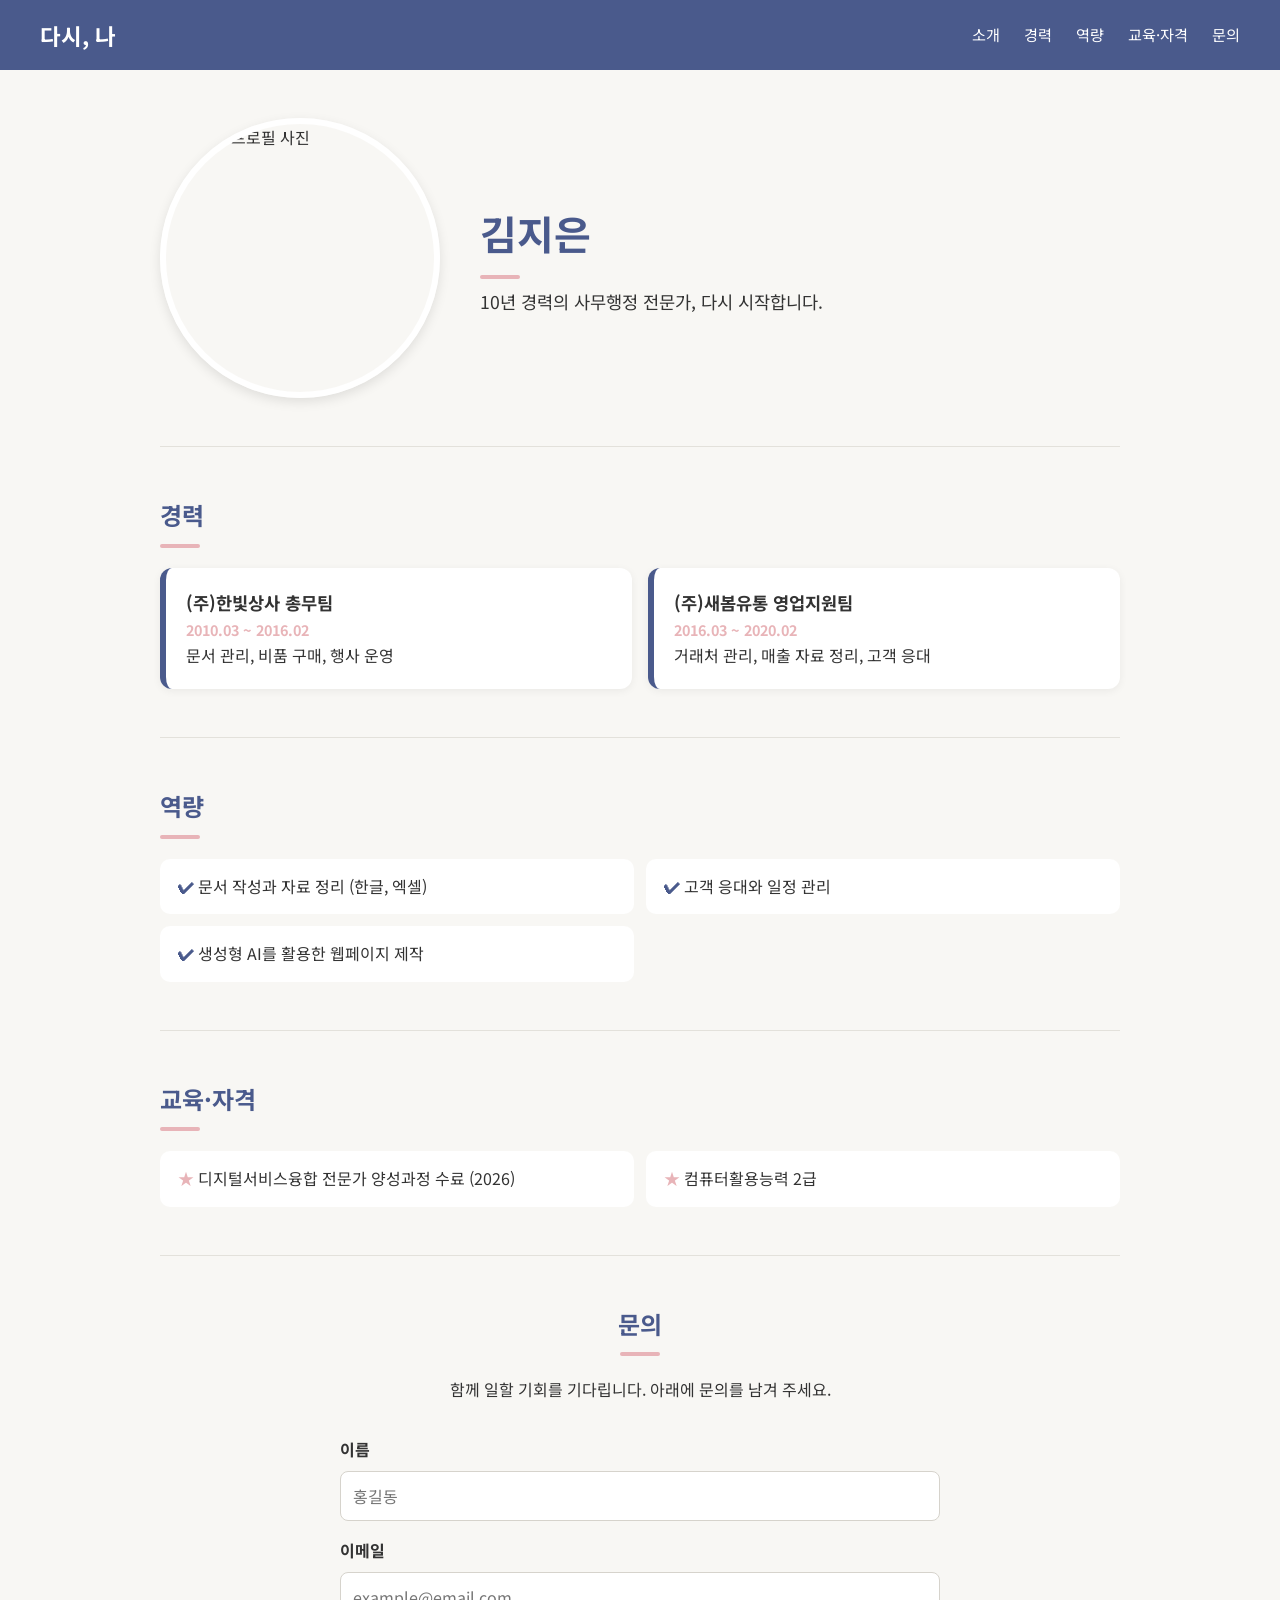
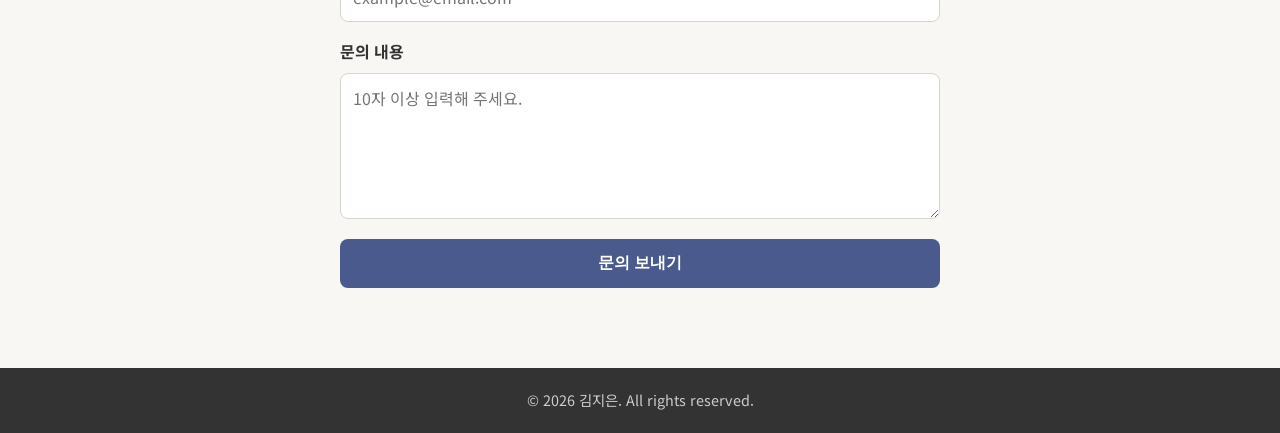
==== public/index.html @ fb3ad205 "public 폴더 재구성과 패키지 설치" ====
<!DOCTYPE html>
<html lang="ko">
<head>
  <!-- 문자 인코딩: 한글이 깨지지 않도록 설정 -->
  <meta charset="UTF-8">
  <!-- 모바일 화면 크기에 맞추는 설정 (2일차 반응형에서 사용) -->
  <meta name="viewport" content="width=device-width, initial-scale=1.0">
  <title>다시, 나 | 김지은 포트폴리오</title>

  <!-- Google Fonts: Noto Sans KR 글꼴 연결 -->
  <link rel="preconnect" href="https://fonts.googleapis.com">
  <link rel="preconnect" href="https://fonts.gstatic.com" crossorigin>
  <link href="https://fonts.googleapis.com/css2?family=Noto+Sans+KR:wght@400;700&display=swap" rel="stylesheet">

  <!-- 외부 CSS 파일 연결 -->
  <link rel="stylesheet" href="css/style.css">

  <!-- 외부 JavaScript 파일 연결 (defer: 화면을 다 읽은 뒤 실행) -->
  <script src="js/script.js" defer></script>
</head>
<body>

    <!-- 머리 영역: 사이트 이름, 휴대폰 메뉴 버튼, 메뉴 -->
  <header>
    <h1>다시, 나</h1>
    <!-- 휴대폰 메뉴 버튼 (3일차 추가) -->
    <button type="button" id="menu-btn" aria-label="메뉴 열기" aria-expanded="false">☰</button>
    <nav id="main-nav">
      <ul>
        <li><a href="#about">소개</a></li>
        <li><a href="#career">경력</a></li>
        <li><a href="#skills">역량</a></li>
        <li><a href="#education">교육·자격</a></li>
        <li><a href="#contact">문의</a></li>
      </ul>
    </nav>
  </header>

  <main>
    <!-- 소개 영역: 프로필 사진과 한 줄 소개 -->
    <section id="about">
      <img src="https://placehold.co/400x400?text=Profile" alt="김길동 프로필 사진" width="400" height="400">
      <h2>김지은</h2>
      <p>10년 경력의 사무행정 전문가, 다시 시작합니다.</p>
    </section>

    <!-- 경력 영역: 회사, 기간, 담당 업무 -->
    <section id="career">
      <h2>경력</h2>
      <article>
        <h3>(주)한빛상사 총무팀</h3>
        <p>2010.03 ~ 2016.02</p>
        <p>문서 관리, 비품 구매, 행사 운영</p>
      </article>
      <article>
        <h3>(주)새봄유통 영업지원팀</h3>
        <p>2016.03 ~ 2020.02</p>
        <p>거래처 관리, 매출 자료 정리, 고객 응대</p>
      </article>
    </section>

    <!-- 역량 영역: 나의 강점 -->
    <section id="skills">
      <h2>역량</h2>
      <ul>
        <li>문서 작성과 자료 정리 (한글, 엑셀)</li>
        <li>고객 응대와 일정 관리</li>
        <li>생성형 AI를 활용한 웹페이지 제작</li>
      </ul>
    </section>

    <!-- 교육·자격 영역 -->
    <section id="education">
      <h2>교육·자격</h2>
      <ul>
        <li>디지털서비스융합 전문가 양성과정 수료 (2026)</li>
        <li>컴퓨터활용능력 2급</li>
      </ul>
    </section>

        <!-- 문의 영역: 입력 폼 (4일차에 서버와 연결 예정) -->
    <section id="contact">
      <h2>문의</h2>
      <p>함께 일할 기회를 기다립니다. 아래에 문의를 남겨 주세요.</p>
      <form id="contact-form" novalidate>
        <label for="name">이름</label>
        <input type="text" id="name" name="name" placeholder="홍길동">

        <label for="email">이메일</label>
        <input type="email" id="email" name="email" placeholder="example@email.com">

        <label for="message">문의 내용</label>
        <textarea id="message" name="message" rows="5" placeholder="10자 이상 입력해 주세요."></textarea>

        <button type="submit">문의 보내기</button>
        <!-- 입력 확인 결과 문구가 나타나는 곳 -->
        <p id="form-msg" aria-live="polite"></p>
      </form>
    </section>
  </main>

  <!-- 바닥 영역: 저작권 표시 -->
  <footer>
    <p>&copy; 2026 김지은. All rights reserved.</p>
  </footer>

    <!-- 맨 위로 가기 버튼 (3일차 추가) -->
  <button type="button" id="top-btn" aria-label="맨 위로 가기">↑</button>
</body>
</html>
---- public/css/style.css ----
/* =========================================
   다시, 나 - 스타일 파일
   1일차: 구글 글꼴만 적용 (디자인은 2일차)
   ========================================= */

/* 페이지 전체에 Noto Sans KR 글꼴 적용 */
body {
	font-family: "Noto Sans KR", sans-serif;
}

/* =========================================
   다시, 나 - 스타일 파일
   2일차: 기본 디자인 (휴대폰 화면 기준)
   ========================================= */

/* 1. 색상 변수 */
:root {
	/*--main-color: #2f6f5e; /* 대표색: 짙은 초록 */
	--main-color: #4a5a8c; /* 대표색: 짙은 초록 */
	/*--point-color: #f2a65a; /* 강조색: 살구색 */
	--point-color: #e8b4b8; /* 강조색: 살구색 */
	--text-color: #333333; /* 글자색 */
	--bg-color: #f8f7f4; /* 배경색: 따뜻한 미색 */
	--white: #ffffff;
}

/* 2. 기본 설정 */
* {
	box-sizing: border-box; /* 여백을 포함해 크기 계산 */
	margin: 0;
	padding: 0;
}
html {
	scroll-behavior: smooth; /* 메뉴 클릭 시 부드럽게 이동 */
}
body {
	font-family: "Noto Sans KR", sans-serif;
	color: var(--text-color);
	background-color: var(--bg-color);
	line-height: 1.7;
}
img {
	max-width: 100%; /* 화면보다 커지지 않게 */
	height: auto;
	display: block;
}
a {
	color: inherit;
	text-decoration: none; /* 링크 밑줄 제거 */
}
ul {
	list-style: none; /* 목록 점 제거 */
}

/* 3. 헤더와 메뉴 (Flexbox) */
header {
	position: sticky; /* 스크롤해도 위에 고정 */
	top: 0;
	z-index: 10;
	background-color: var(--main-color);
	color: var(--white);
	padding: 12px 20px;
}
header h1 {
	font-size: 1.4rem;
}
nav ul {
	display: flex;
	flex-wrap: wrap; /* 화면이 좁으면 다음 줄로 */
	gap: 4px 16px;
	margin-top: 8px;
}
nav a {
	font-size: 0.95rem;
}
nav a:hover {
	color: var(--point-color);
}

/* 4. 본문 공통 */
main {
	max-width: 1000px; /* 넓은 화면에서도 가운데 정렬 */
	margin: 0 auto;
	padding: 0 20px;
}
section {
	padding: 48px 0;
	border-bottom: 1px solid #e3e1db;
	scroll-margin-top: 100px; /* 고정 헤더에 제목이 가리지 않게 */
}
section:last-child {
	border-bottom: none;
}
section h2 {
	font-size: 1.5rem;
	color: var(--main-color);
	margin-bottom: 20px;
}
section h2::after {
	/* 제목 아래 강조색 짧은 밑줄 */
	content: "";
	display: block;
	width: 40px;
	height: 4px;
	margin-top: 8px;
	background-color: var(--point-color);
	border-radius: 2px;
}

/* 5. 소개 영역 (Grid) */
#about {
	display: grid;
	justify-items: center;
	text-align: center;
	gap: 16px;
}
#about img {
	width: 200px;
	height: 200px;
	border-radius: 50%; /* 원형 사진 */
	object-fit: cover;
	border: 6px solid var(--white);
	box-shadow: 0 4px 12px rgba(0, 0, 0, 0.1);
}
#about h2 {
	font-size: 2rem;
	margin-bottom: 0;
}
#about h2::after {
	margin: 8px auto 0; /* 밑줄 가운데 정렬 */
}
#about p {
	font-size: 1.1rem;
}

/* 6. 경력 카드 (Grid) */
#career {
	display: grid;
	grid-template-columns: 1fr;
	gap: 16px;
}
#career h2 {
	grid-column: 1 / -1; /* 제목은 한 줄 전체 차지 */
	margin-bottom: 4px;
}
#career article {
	background-color: var(--white);
	padding: 20px;
	border-radius: 12px;
	border-left: 6px solid var(--main-color);
	box-shadow: 0 2px 8px rgba(0, 0, 0, 0.06);
}
#career h3 {
	font-size: 1.1rem;
}
#career article p:first-of-type {
	/* 근무 기간 */
	color: var(--point-color);
	font-weight: 700;
	font-size: 0.9rem;
}

/* 7. 역량·교육 목록 */
#skills ul,
#education ul {
	display: grid;
	gap: 12px;
}
#skills li,
#education li {
	background-color: var(--white);
	padding: 14px 18px;
	border-radius: 10px;
}
#skills li::before {
	content: "✔ ";
	color: var(--main-color);
	font-weight: 700;
}
#education li::before {
	content: "★ ";
	color: var(--point-color);
}

/* 8. 문의 영역 */
#contact {
	text-align: center;
}
#contact h2::after {
	margin: 8px auto 0;
}
#contact img {
	margin: 20px auto 0;
	border-radius: 12px;
}

/* 9. 바닥 영역 */
footer {
	background-color: var(--text-color);
	color: #cccccc;
	text-align: center;
	padding: 20px;
	font-size: 0.9rem;
}

/* 10. 반응형: 태블릿 (768px 이상) */
@media (min-width: 768px) {
	header {
		display: flex; /* 사이트 이름과 메뉴를 한 줄로 */
		justify-content: space-between;
		align-items: center;
		padding: 16px 40px;
	}
	nav ul {
		margin-top: 0;
		gap: 24px;
	}
	#about {
		grid-template-columns: auto 1fr; /* 사진 칸 + 글 칸 */
		justify-items: start;
		text-align: left;
		column-gap: 40px;
		row-gap: 8px;
	}
	#about img {
		grid-row: 1 / 3; /* 사진이 두 줄을 차지 */
	}
	#about h2 {
		align-self: end;
	}
	#about h2::after {
		margin: 8px 0 0; /* 밑줄 왼쪽 정렬 */
	}
	#about p {
		align-self: start;
	}
	#career {
		grid-template-columns: 1fr 1fr; /* 경력 카드 2열 */
	}
	#skills ul,
	#education ul {
		grid-template-columns: 1fr 1fr; /* 목록 2열 */
	}
}

/* 11. 반응형: PC (1024px 이상) */
@media (min-width: 1024px) {
	#about img {
		width: 280px;
		height: 280px;
	}
	#about h2 {
		font-size: 2.5rem;
	}
}


/* 12. 휴대폰 메뉴 (3일차) */
header {
  display: flex;                 /* 사이트 이름과 버튼을 한 줄로 */
  flex-wrap: wrap;
  justify-content: space-between;
  align-items: center;
}
#menu-btn {
  background: none;
  border: none;
  color: var(--white);
  font-size: 1.6rem;
  line-height: 1;
  cursor: pointer;
}
#main-nav {
  display: none;                 /* 휴대폰: 처음에는 메뉴 숨김 */
  width: 100%;
}
#main-nav.open {
  display: block;                /* open 표시가 붙으면 메뉴 보임 */
}
#main-nav ul {
  flex-direction: column;        /* 휴대폰: 세로 메뉴 */
  gap: 0;
}
#main-nav a {
  display: block;
  padding: 10px 0;
  border-top: 1px solid rgba(255, 255, 255, 0.2);
}

/* 태블릿·PC (768px 이상): 버튼 숨기고 메뉴 항상 보이기 */
@media (min-width: 768px) {
  #menu-btn {
    display: none;
  }
  #main-nav {
    display: block;
    width: auto;
  }
  #main-nav ul {
    flex-direction: row;
    gap: 24px;
  }
  #main-nav a {
    padding: 0;
    border-top: none;
  }
}


/* 13. 맨 위로 가기 버튼 (3일차) */
#top-btn {
  position: fixed;               /* 화면 오른쪽 아래에 고정 */
  right: 20px;
  bottom: 20px;
  z-index: 20;
  width: 48px;
  height: 48px;
  border: none;
  border-radius: 50%;            /* 원형 버튼 */
  background-color: var(--point-color);
  color: var(--white);
  font-size: 1.4rem;
  cursor: pointer;
  box-shadow: 0 4px 10px rgba(0, 0, 0, 0.15);
  opacity: 0;                    /* 처음에는 숨김 */
  visibility: hidden;
  transition: opacity 0.3s, visibility 0.3s;
}
#top-btn.show {                  /* show 표시가 붙으면 나타남 */
  opacity: 1;
  visibility: visible;
}

/* 14. 문의 폼 (3일차) */
#contact-form {
  display: grid;
  gap: 8px;
  max-width: 600px;
  margin: 24px auto 0;
  text-align: left;
}
#contact-form label {
  margin-top: 8px;
  font-weight: 700;
}
#contact-form input,
#contact-form textarea {
  width: 100%;
  padding: 12px;
  border: 1px solid #d6d3cc;
  border-radius: 8px;
  font-family: inherit;
  font-size: 1rem;
}
#contact-form input:focus,
#contact-form textarea:focus {   /* 입력 중인 칸 강조 */
  outline: 2px solid var(--main-color);
  border-color: transparent;
}
#contact-form button {
  margin-top: 12px;
  padding: 14px;
  border: none;
  border-radius: 8px;
  background-color: var(--main-color);
  color: var(--white);
  font-size: 1rem;
  font-weight: 700;
  cursor: pointer;
}
#contact-form button:hover {
  opacity: 0.9;
}
#form-msg {
  min-height: 1.5em;
  text-align: center;
  font-weight: 700;
}
#form-msg.error {
  color: #c0392b;                /* 오류: 빨간색 */
}
#form-msg.success {
  color: var(--main-color);      /* 성공: 대표색 */
}
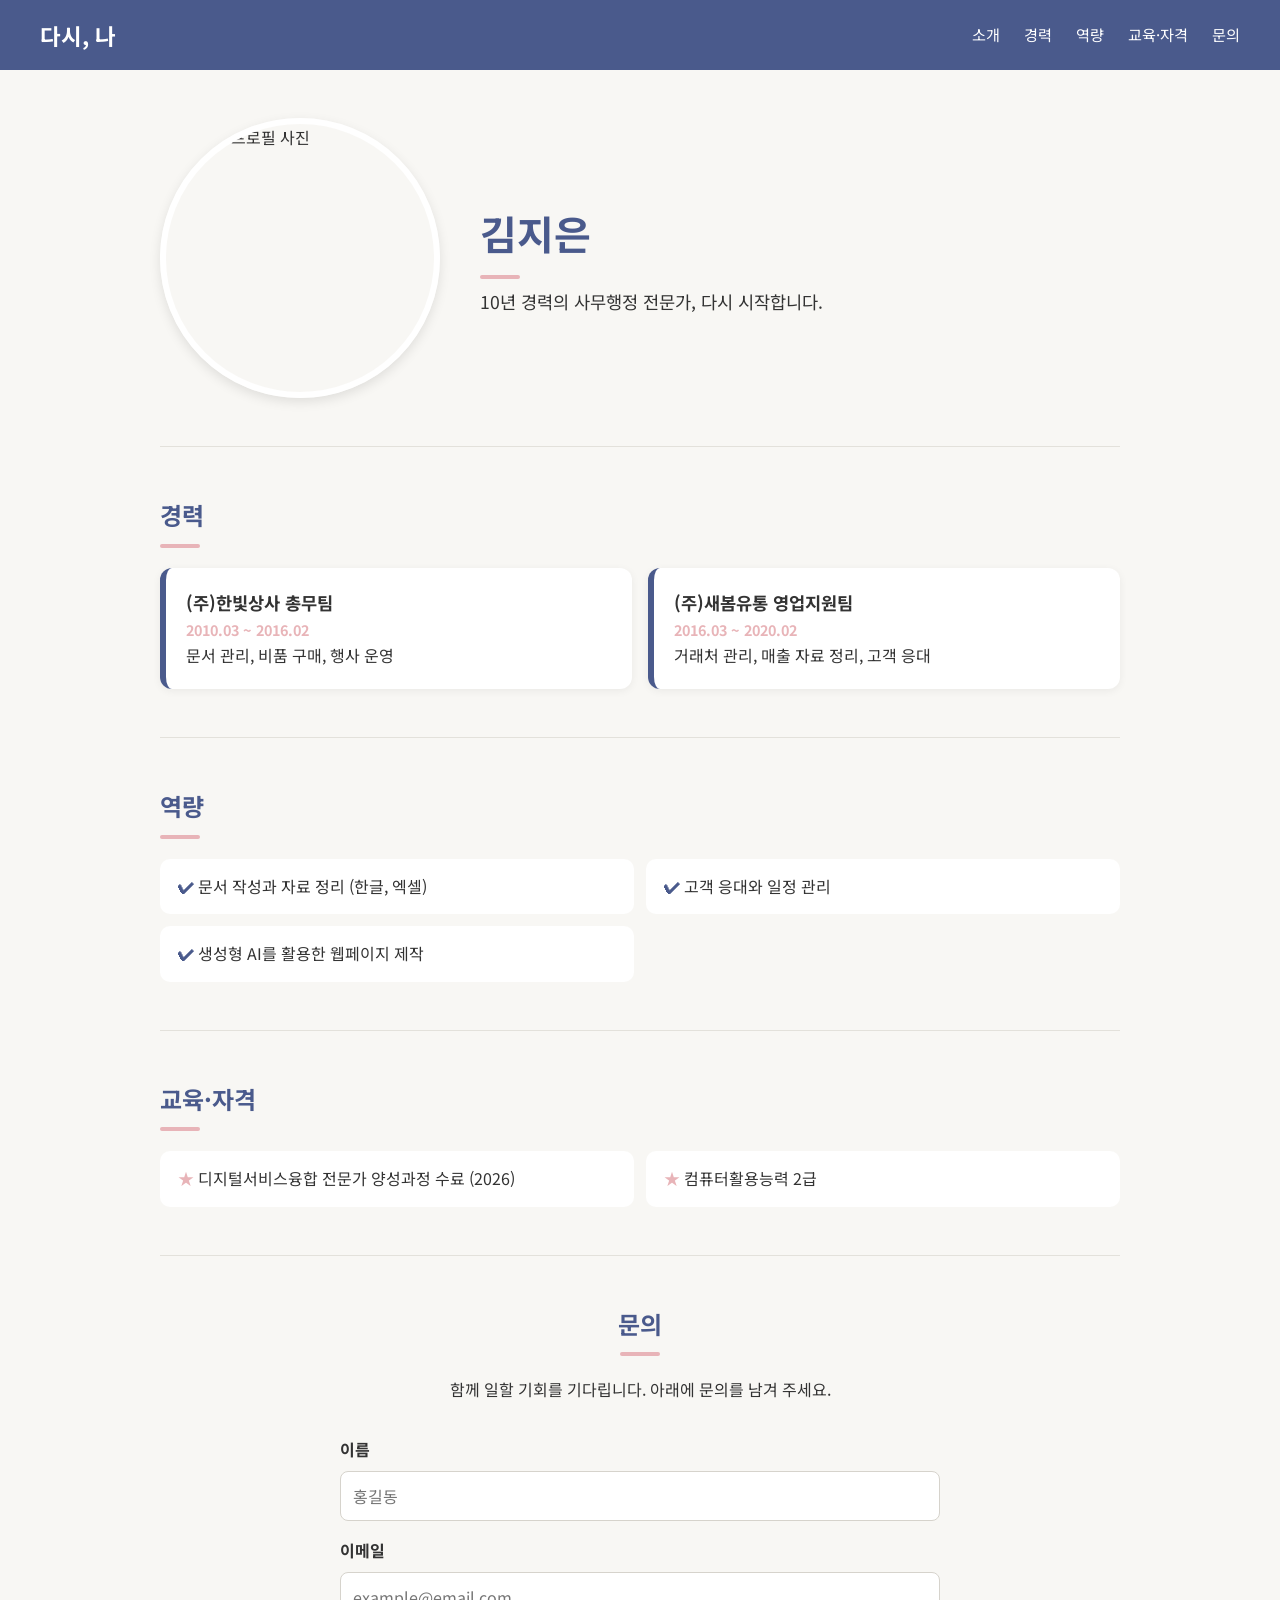
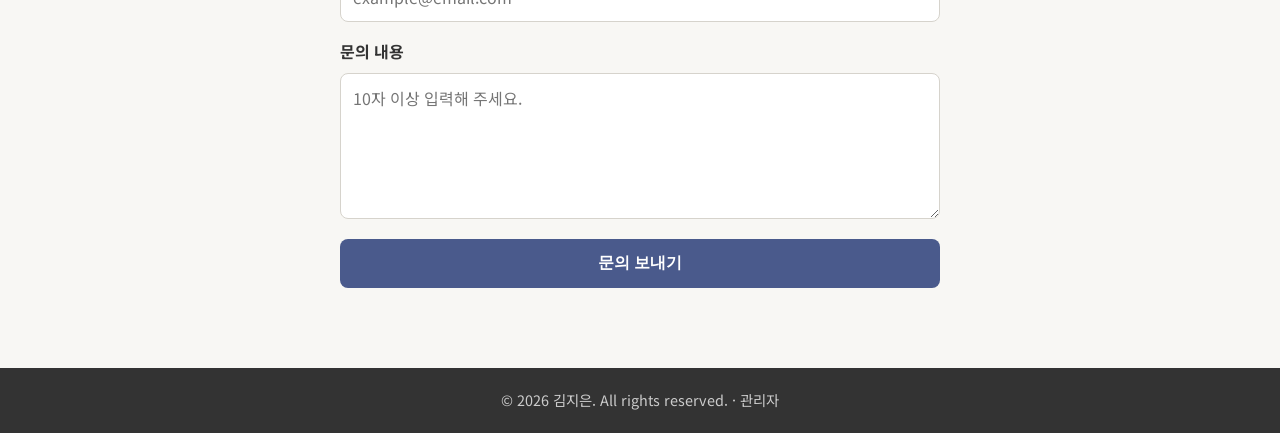
==== commit 572a1f77: "npm  start 명령-> Node.js 서버, MySQL 문의 저장, 관리자 로그인" ====
--- a/public/index.html
+++ b/public/index.html
@@ -101,7 +101,9 @@
 
   <!-- 바닥 영역: 저작권 표시 -->
   <footer>
-    <p>&copy; 2026 김지은. All rights reserved.</p>
+    <!-- <p>&copy; 2026 김지은. All rights reserved.</p> --> <!--버전 1-->
+
+    <p>&copy; 2026 김지은. All rights reserved. · <a href="admin.html">관리자</a> </p> <!--버전2-->
   </footer>
 
     <!-- 맨 위로 가기 버튼 (3일차 추가) -->
